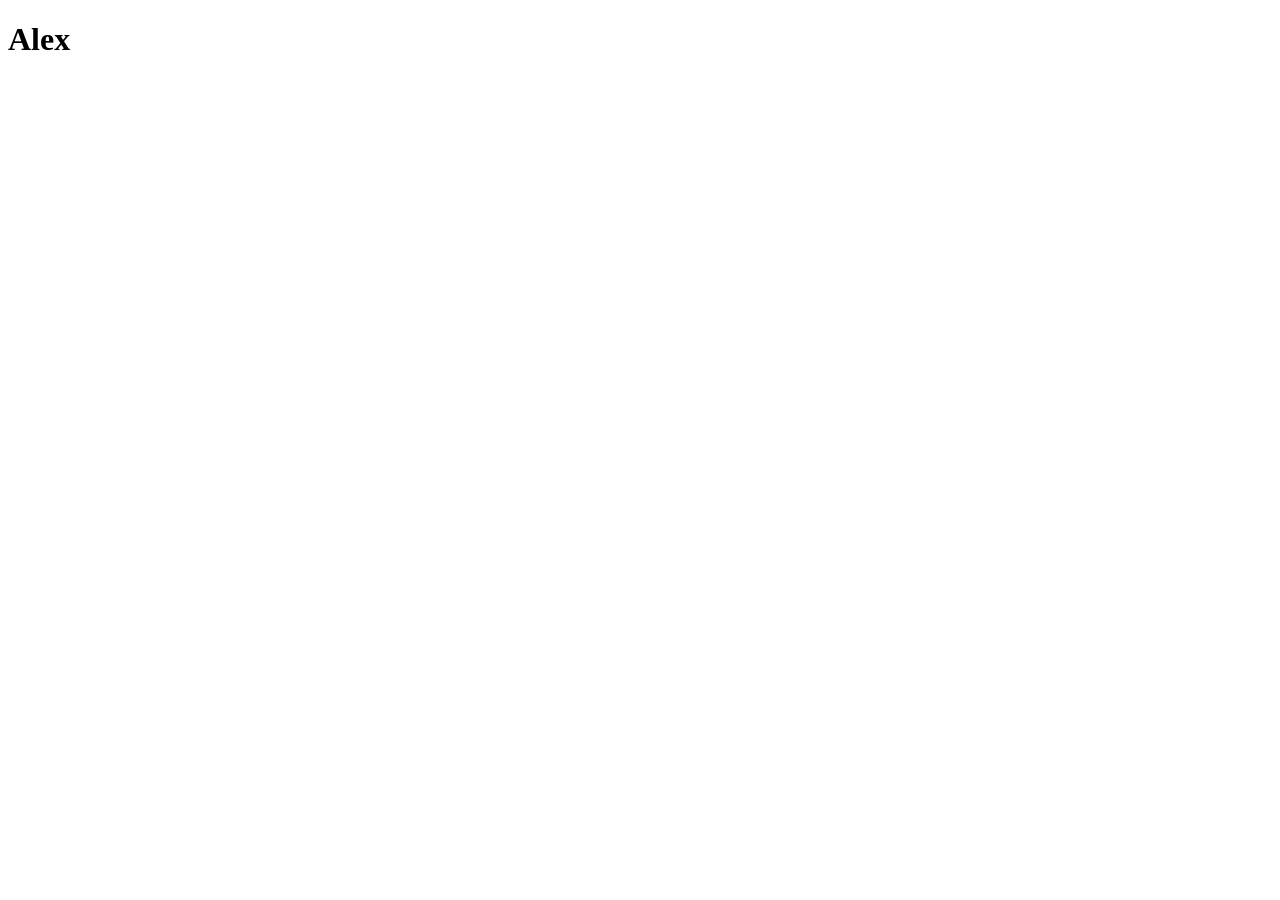
==== index.html @ 3de04980 "index" ====
<!DOCTYPE html>
<html lang="en">
<head>
    <meta charset="UTF-8">
    <meta name="viewport" content="width=device-width, initial-scale=1.0">
    <title>Document</title>
</head>
<body>
    <h1>Alex</h1>
</body>
</html>
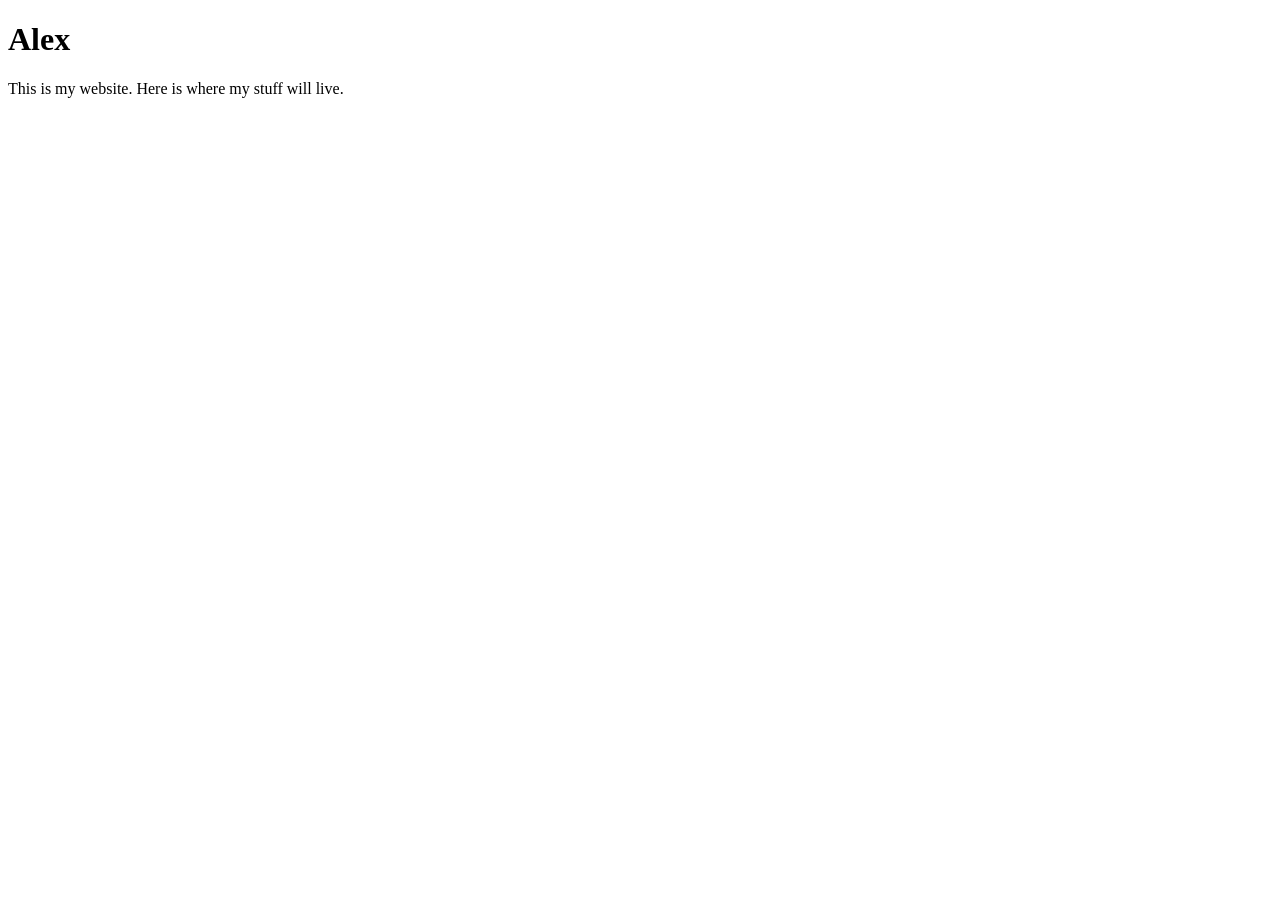
==== commit a422b0d1: "Added P tag" ====
--- a/index.html
+++ b/index.html
@@ -7,5 +7,6 @@
 </head>
 <body>
     <h1>Alex</h1>
+    <p>This is my website. Here is where my stuff will live.</p>
 </body>
 </html>
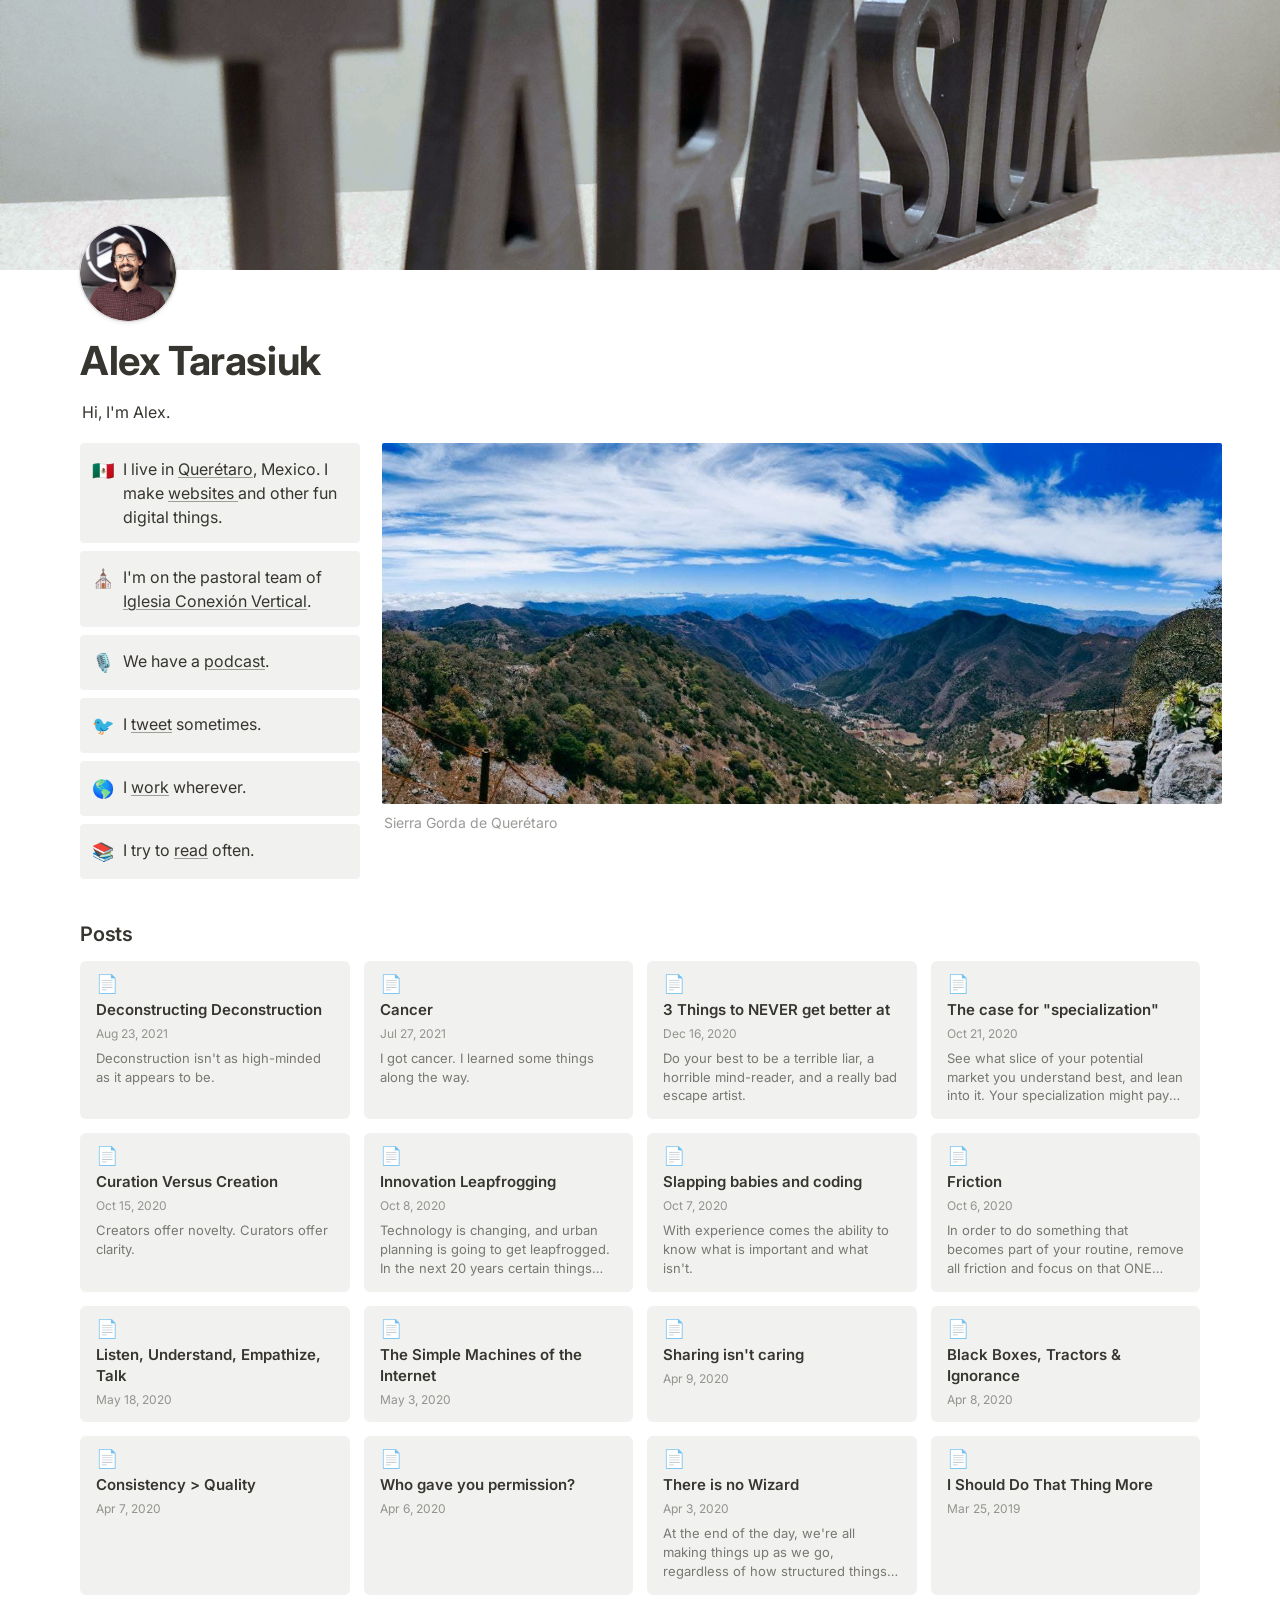
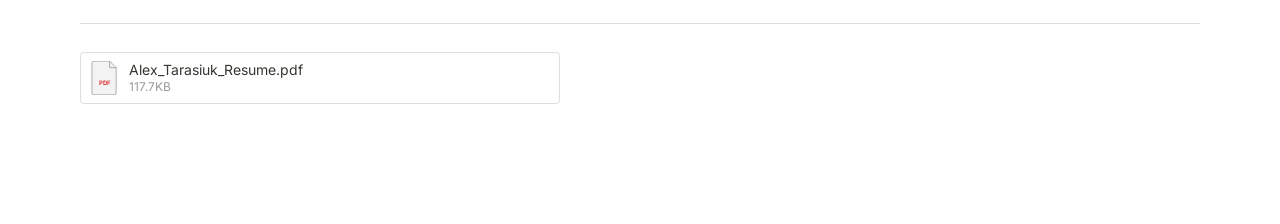
==== commit d20d17e1: "Personal site" ====
--- a/index.html
+++ b/index.html
@@ -3,10 +3,117 @@
 <head>
     <meta charset="UTF-8">
     <meta name="viewport" content="width=device-width, initial-scale=1.0">
-    <title>Document</title>
+    <title>Alex Tarasiuk</title>
+    <meta name="description" content="Hi, I'm Alex. I live in Querétaro, Mexico. I make websites and other fun digital things.">
+    <meta property="og:title" content="Alex Tarasiuk">
+    <meta property="og:description" content="Hi, I'm Alex. I live in Querétaro, Mexico. I make websites and other fun digital things.">
+    <meta property="og:image" content="assets/cover.jpg">
+    <link rel="icon" href="assets/profile.png">
+    <link rel="preconnect" href="https://fonts.googleapis.com">
+    <link rel="preconnect" href="https://fonts.gstatic.com" crossorigin>
+    <link href="https://fonts.googleapis.com/css2?family=Inter:wght@400;500;600;700&display=swap" rel="stylesheet">
+    <link rel="stylesheet" href="assets/style.css">
 </head>
 <body>
-    <h1>Alex</h1>
-    <p>This is my website. Here is where my stuff will live.</p>
+    <div class="cover">
+        <img src="assets/cover.jpg" alt="" loading="eager">
+    </div>
+
+    <main class="page page-full-width">
+        <div class="page-header">
+            <img class="page-icon-img" src="assets/profile.png" alt="Alex Tarasiuk">
+            <h1 class="page-title">Alex Tarasiuk</h1>
+        </div>
+
+        <p class="intro">Hi, I'm Alex.</p>
+
+        <div class="columns">
+            <div class="col col-left">
+                <div class="callout">
+                    <span class="callout-icon">🇲🇽</span>
+                    <span class="callout-body">I live in <a href="https://www.google.com/maps/place/Santiago+de+Quer%C3%A9taro,+Qro./@20.6122138,-100.4452366,13z/data=!3m1!4b1!4m5!3m4!1s0x85d35b8fdc5b9255:0x97b094aa561b832f!8m2!3d20.5887932!4d-100.3898881" target="_blank" rel="noopener">Querétaro</a>, Mexico. I make <a href="https://www.replicant.media/" target="_blank" rel="noopener">websites </a>and other fun digital things.</span>
+                </div>
+                <div class="callout">
+                    <span class="callout-icon">⛪</span>
+                    <span class="callout-body">I'm on the pastoral team of <a href="http://iglesiaconexionvertical.com" target="_blank" rel="noopener">Iglesia Conexión Vertical</a>.</span>
+                </div>
+                <div class="callout">
+                    <span class="callout-icon">🎙️</span>
+                    <span class="callout-body">We have a <a href="https://anchor.fm/entresemana" target="_blank" rel="noopener">podcast</a>.</span>
+                </div>
+                <div class="callout">
+                    <span class="callout-icon">🐦</span>
+                    <span class="callout-body">I <a href="https://twitter.com/antar37" target="_blank" rel="noopener">tweet</a> sometimes.</span>
+                </div>
+                <div class="callout">
+                    <span class="callout-icon">🌎</span>
+                    <span class="callout-body">I <a href="https://www.linkedin.com/in/alex-tarasiuk-63a87720/" target="_blank" rel="noopener">work</a> wherever.</span>
+                </div>
+                <div class="callout">
+                    <span class="callout-icon">📚</span>
+                    <span class="callout-body">I try to <a href="https://alextarasiuk.notion.site/1a1f3ec827b94b3a821a2b7e3beb5c36" target="_blank" rel="noopener">read</a> often.</span>
+                </div>
+            </div>
+
+            <div class="col col-right">
+                <figure class="image-block">
+                    <img src="assets/sierra-gorda.jpg" alt="Sierra Gorda de Querétaro">
+                    <figcaption>Sierra Gorda de Querétaro</figcaption>
+                </figure>
+            </div>
+        </div>
+
+        <section class="posts" id="posts">
+            <h2 class="section-title">Posts</h2>
+            <div class="posts-grid" id="posts-grid">
+                <!-- populated by JS from posts/index.json -->
+            </div>
+        </section>
+
+        <hr class="divider">
+
+        <a class="file" href="Alex_Tarasiuk_Resume.pdf" target="_blank" rel="noopener">
+            <span class="file-icon" aria-hidden="true">
+                <svg viewBox="0 0 30 36" xmlns="http://www.w3.org/2000/svg">
+                    <path d="M3 0h17l7 7v27a2 2 0 0 1-2 2H3a2 2 0 0 1-2-2V2a2 2 0 0 1 2-2z" fill="currentColor" opacity="0.06"/>
+                    <path d="M3 0h17l7 7v27a2 2 0 0 1-2 2H3a2 2 0 0 1-2-2V2a2 2 0 0 1 2-2z" fill="none" stroke="currentColor" stroke-opacity="0.4" stroke-width="1"/>
+                    <path d="M20 0v7h7" fill="none" stroke="currentColor" stroke-opacity="0.4" stroke-width="1"/>
+                    <text x="15" y="26" text-anchor="middle" font-family="Inter, Arial, sans-serif" font-size="6.5" font-weight="700" fill="#e03e3e">PDF</text>
+                </svg>
+            </span>
+            <span class="file-info">
+                <span class="file-name">Alex_Tarasiuk_Resume.pdf</span>
+                <span class="file-size">117.7KB</span>
+            </span>
+        </a>
+    </main>
+
+    <script>
+        (async function () {
+            try {
+                const res = await fetch('posts/index.json');
+                if (!res.ok) return;
+                const posts = await res.json();
+                const grid = document.getElementById('posts-grid');
+                grid.innerHTML = posts.map(p => {
+                    const date = p.published ? new Date(p.published + 'T00:00:00').toLocaleDateString('en-US', { year: 'numeric', month: 'short', day: 'numeric' }) : '';
+                    const slug = encodeURIComponent(p.file.replace(/\.md$/, ''));
+                    return `
+                        <a class="post-card" href="post.html?p=${slug}">
+                            <span class="post-card-icon">📄</span>
+                            <span class="post-card-title">${escapeHtml(p.title)}</span>
+                            ${date ? `<span class="post-card-date">${date}</span>` : ''}
+                            ${p.tldr ? `<span class="post-card-tldr">${escapeHtml(p.tldr)}</span>` : ''}
+                        </a>`;
+                }).join('');
+            } catch (e) {
+                console.warn('Could not load posts index:', e);
+            }
+        })();
+
+        function escapeHtml(s) {
+            return String(s).replace(/[&<>"']/g, c => ({ '&': '&amp;', '<': '&lt;', '>': '&gt;', '"': '&quot;', "'": '&#39;' }[c]));
+        }
+    </script>
 </body>
-</html>+</html>
--- a/assets/style.css
+++ b/assets/style.css
@@ -0,0 +1,436 @@
+:root {
+    --text: rgb(55, 53, 47);
+    --text-muted: rgba(55, 53, 47, 0.65);
+    --text-caption: rgba(55, 53, 47, 0.5);
+    --bg: #ffffff;
+    --bg-callout: rgba(241, 241, 239, 1);
+    --bg-hover: rgba(55, 53, 47, 0.06);
+    --link-underline: rgba(55, 53, 47, 0.45);
+    --link-hover: rgba(55, 53, 47, 0.9);
+    --divider: rgba(55, 53, 47, 0.16);
+    --shadow: rgba(15, 15, 15, 0.1) 0 0 0 1px, rgba(15, 15, 15, 0.1) 0 2px 4px;
+    --code-bg: rgba(135, 131, 120, 0.15);
+    --code-color: #eb5757;
+    --quote-border: currentColor;
+}
+
+@media (prefers-color-scheme: dark) {
+    :root {
+        --text: rgba(255, 255, 255, 0.9);
+        --text-muted: rgba(255, 255, 255, 0.6);
+        --text-caption: rgba(255, 255, 255, 0.45);
+        --bg: rgb(25, 25, 25);
+        --bg-callout: rgba(45, 45, 45, 1);
+        --bg-hover: rgba(255, 255, 255, 0.055);
+        --link-underline: rgba(255, 255, 255, 0.4);
+        --link-hover: rgba(255, 255, 255, 0.9);
+        --divider: rgba(255, 255, 255, 0.13);
+        --shadow: rgba(0, 0, 0, 0.1) 0 0 0 1px, rgba(0, 0, 0, 0.2) 0 2px 4px;
+        --code-bg: rgba(135, 131, 120, 0.15);
+        --code-color: #ff7369;
+    }
+}
+
+* { box-sizing: border-box; }
+
+html, body {
+    margin: 0;
+    padding: 0;
+    background: var(--bg);
+    color: var(--text);
+    font-family: 'Inter', -apple-system, BlinkMacSystemFont, 'Segoe UI', Helvetica, 'Apple Color Emoji', Arial, sans-serif, 'Segoe UI Emoji', 'Segoe UI Symbol';
+    -webkit-font-smoothing: antialiased;
+    -moz-osx-font-smoothing: grayscale;
+    text-rendering: optimizeLegibility;
+    font-size: 16px;
+    line-height: 1.5;
+}
+
+/* ----- Cover ----- */
+.cover {
+    width: 100%;
+    height: 30vh;
+    min-height: 180px;
+    max-height: 320px;
+    overflow: hidden;
+    position: relative;
+    background: #1f1f1f;
+}
+
+.cover img {
+    width: 100%;
+    height: 100%;
+    object-fit: cover;
+    object-position: center 33%;
+    display: block;
+}
+
+/* ----- Page container ----- */
+.page {
+    max-width: 708px;
+    margin: 0 auto;
+    padding: 0 96px 120px;
+    position: relative;
+}
+
+.page-full-width {
+    max-width: 1280px;
+    padding-left: 80px;
+    padding-right: 80px;
+}
+
+.page-header {
+    margin-top: -45px;
+    margin-bottom: 8px;
+}
+
+.page-icon-img {
+    width: 96px;
+    height: 96px;
+    border-radius: 50%;
+    object-fit: cover;
+    box-shadow: var(--shadow);
+    background: var(--bg);
+    display: block;
+}
+
+.page-title {
+    font-size: 40px;
+    font-weight: 700;
+    line-height: 1.2;
+    margin: 16px 0 12px;
+    letter-spacing: -0.01em;
+}
+
+.intro {
+    margin: 0 0 16px;
+    padding: 3px 2px;
+}
+
+/* ----- Paragraphs / links ----- */
+p {
+    margin: 0 0 8px;
+    padding: 3px 2px;
+}
+
+a {
+    color: inherit;
+    text-decoration: underline;
+    text-decoration-color: var(--link-underline);
+    text-decoration-thickness: 1px;
+    text-underline-offset: 2px;
+    transition: text-decoration-color 120ms ease;
+}
+
+a:hover {
+    text-decoration-color: var(--link-hover);
+}
+
+/* ----- Two-column layout ----- */
+.columns {
+    display: grid;
+    grid-template-columns: 25% 75%;
+    gap: 22px;
+    margin: 14px 0 32px;
+    align-items: start;
+}
+
+.col { min-width: 0; }
+
+.callout {
+    display: flex;
+    gap: 9px;
+    background: var(--bg-callout);
+    border-radius: 4px;
+    padding: 14px 14px 14px 12px;
+    margin-bottom: 8px;
+    line-height: 1.5;
+}
+
+.callout-icon {
+    flex: 0 0 auto;
+    font-size: 18px;
+    line-height: 1.5;
+    width: 22px;
+    text-align: center;
+}
+
+.callout-body { flex: 1; min-width: 0; }
+
+.image-block { margin: 0; }
+
+.image-block img {
+    display: block;
+    width: 100%;
+    height: auto;
+    border-radius: 2px;
+}
+
+.image-block figcaption {
+    font-size: 14px;
+    color: var(--text-caption);
+    margin-top: 8px;
+    padding: 0 2px;
+}
+
+/* ----- Posts section ----- */
+.section-title {
+    font-size: 20px;
+    font-weight: 600;
+    margin: 24px 0 12px;
+    letter-spacing: -0.01em;
+}
+
+.posts-grid {
+    display: grid;
+    grid-template-columns: repeat(auto-fill, minmax(240px, 1fr));
+    gap: 14px;
+    margin: 0 0 24px;
+}
+
+.post-card {
+    display: flex;
+    flex-direction: column;
+    gap: 6px;
+    padding: 14px 16px;
+    background: var(--bg-callout);
+    border-radius: 6px;
+    color: inherit;
+    text-decoration: none;
+    line-height: 1.4;
+    transition: background 120ms ease, transform 120ms ease;
+}
+
+.post-card:hover {
+    background: var(--bg-hover);
+    transform: translateY(-1px);
+}
+
+.post-card-icon {
+    font-size: 18px;
+    line-height: 1;
+}
+
+.post-card-title {
+    font-weight: 600;
+    font-size: 15px;
+}
+
+.post-card-date {
+    font-size: 12px;
+    color: var(--text-caption);
+}
+
+.post-card-tldr {
+    font-size: 13px;
+    color: var(--text-muted);
+    line-height: 1.45;
+    display: -webkit-box;
+    -webkit-line-clamp: 3;
+    -webkit-box-orient: vertical;
+    overflow: hidden;
+}
+
+/* ----- Divider & file card ----- */
+.divider {
+    border: 0;
+    border-top: 1px solid var(--divider);
+    margin: 28px 0;
+}
+
+.file {
+    display: flex;
+    align-items: center;
+    gap: 10px;
+    padding: 8px 10px;
+    border-radius: 4px;
+    border: 1px solid var(--divider);
+    text-decoration: none;
+    color: var(--text);
+    transition: background 120ms ease;
+    max-width: 480px;
+}
+
+.file:hover { background: var(--bg-hover); }
+
+.file-icon {
+    width: 28px;
+    height: 34px;
+    flex-shrink: 0;
+    display: flex;
+    align-items: center;
+    justify-content: center;
+    color: var(--text);
+}
+
+.file-icon svg { width: 28px; height: 34px; }
+
+.file-info {
+    display: flex;
+    flex-direction: column;
+    min-width: 0;
+}
+
+.file-name {
+    font-size: 14px;
+    line-height: 1.3;
+    overflow: hidden;
+    text-overflow: ellipsis;
+    white-space: nowrap;
+}
+
+.file-size {
+    font-size: 12px;
+    color: var(--text-caption);
+    line-height: 1.3;
+}
+
+/* ----- Post page ----- */
+.post-page .page {
+    max-width: 708px;
+    padding: 48px 96px 120px;
+}
+
+.post-nav {
+    margin-bottom: 24px;
+}
+
+.post-nav-bottom { margin-top: 24px; }
+
+.back-link {
+    font-size: 14px;
+    color: var(--text-muted);
+    text-decoration: none;
+}
+
+.back-link:hover { color: var(--text); }
+
+.post-header {
+    margin: 0 0 24px;
+}
+
+.post-title {
+    font-size: 40px;
+    font-weight: 700;
+    line-height: 1.2;
+    margin: 0 0 6px;
+    letter-spacing: -0.01em;
+}
+
+.post-date {
+    font-size: 14px;
+    color: var(--text-caption);
+    margin: 0;
+}
+
+.post-body h1,
+.post-body h2,
+.post-body h3 {
+    line-height: 1.3;
+    letter-spacing: -0.01em;
+    margin: 28px 0 6px;
+}
+
+.post-body h1 { font-size: 30px; font-weight: 700; }
+.post-body h2 { font-size: 24px; font-weight: 600; }
+.post-body h3 { font-size: 20px; font-weight: 600; }
+
+.post-body p,
+.post-body ul,
+.post-body ol {
+    margin: 0 0 12px;
+}
+
+.post-body ul, .post-body ol {
+    padding-left: 1.6em;
+}
+
+.post-body li {
+    margin: 4px 0;
+}
+
+.post-body img {
+    max-width: 100%;
+    height: auto;
+    border-radius: 3px;
+    margin: 16px 0 6px;
+    display: block;
+}
+
+.post-body img + em {
+    display: block;
+    font-size: 14px;
+    color: var(--text-caption);
+    margin-bottom: 16px;
+}
+
+.post-body blockquote {
+    margin: 12px 0;
+    padding: 4px 0 4px 14px;
+    border-left: 3px solid var(--text);
+    font-size: 1.2em;
+    line-height: 1.5;
+}
+
+.post-body code {
+    background: var(--code-bg);
+    color: var(--code-color);
+    padding: 1px 6px;
+    border-radius: 3px;
+    font-family: 'SFMono-Regular', Menlo, Consolas, 'PT Mono', 'Liberation Mono', Courier, monospace;
+    font-size: 0.85em;
+}
+
+.post-body pre {
+    background: var(--bg-callout);
+    padding: 16px;
+    border-radius: 4px;
+    overflow-x: auto;
+    margin: 12px 0;
+}
+
+.post-body pre code {
+    background: none;
+    color: inherit;
+    padding: 0;
+    font-size: 0.9em;
+}
+
+.post-body hr {
+    border: 0;
+    border-top: 1px solid var(--divider);
+    margin: 24px 0;
+}
+
+.loading {
+    color: var(--text-muted);
+    font-size: 14px;
+}
+
+/* ----- Responsive ----- */
+@media (max-width: 900px) {
+    .page-full-width {
+        padding-left: 48px;
+        padding-right: 48px;
+    }
+    .columns {
+        grid-template-columns: 1fr;
+    }
+}
+
+@media (max-width: 700px) {
+    .page,
+    .page-full-width,
+    .post-page .page {
+        padding-left: 24px;
+        padding-right: 24px;
+        padding-bottom: 80px;
+    }
+    .post-page .page { padding-top: 32px; }
+    .page-title, .post-title { font-size: 32px; }
+    .cover { height: 24vh; min-height: 150px; }
+    .page-icon-img { width: 72px; height: 72px; }
+    .page-header { margin-top: -36px; }
+    .post-body h1 { font-size: 26px; }
+    .post-body h2 { font-size: 22px; }
+}
